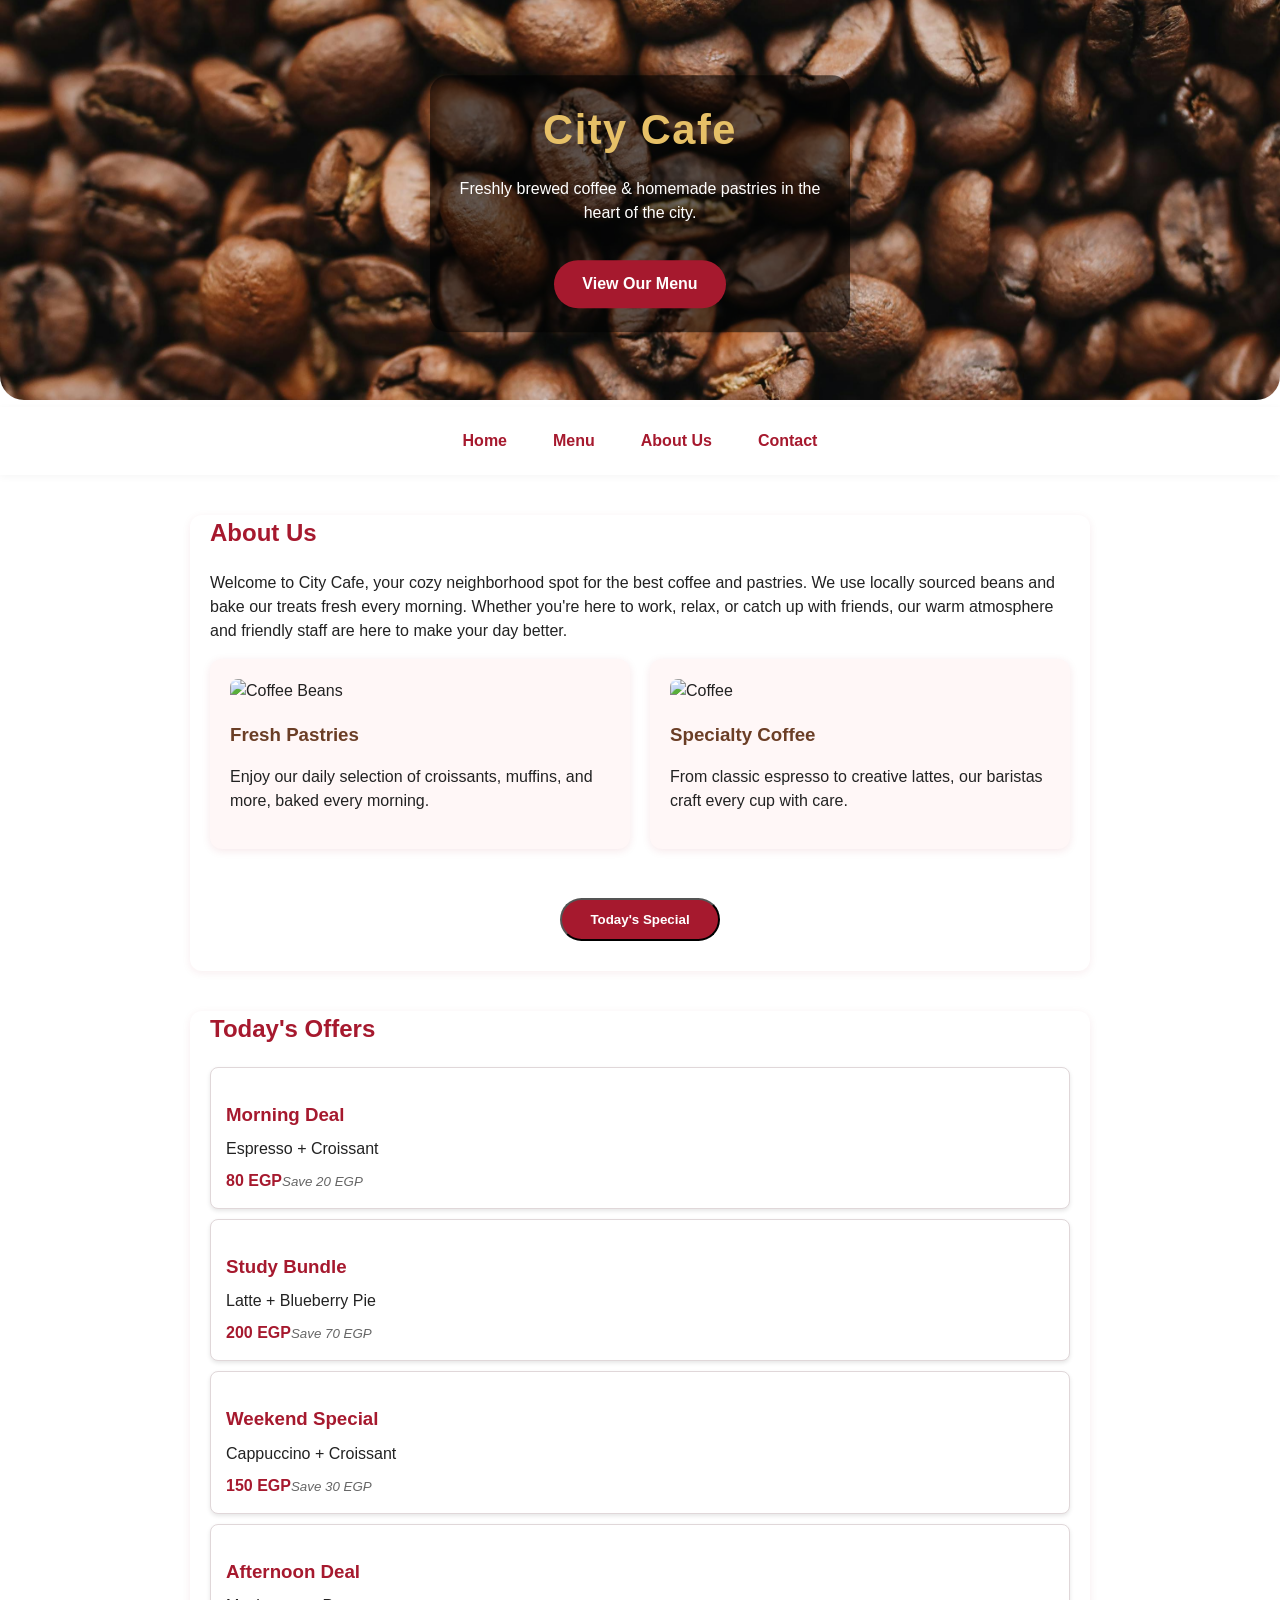
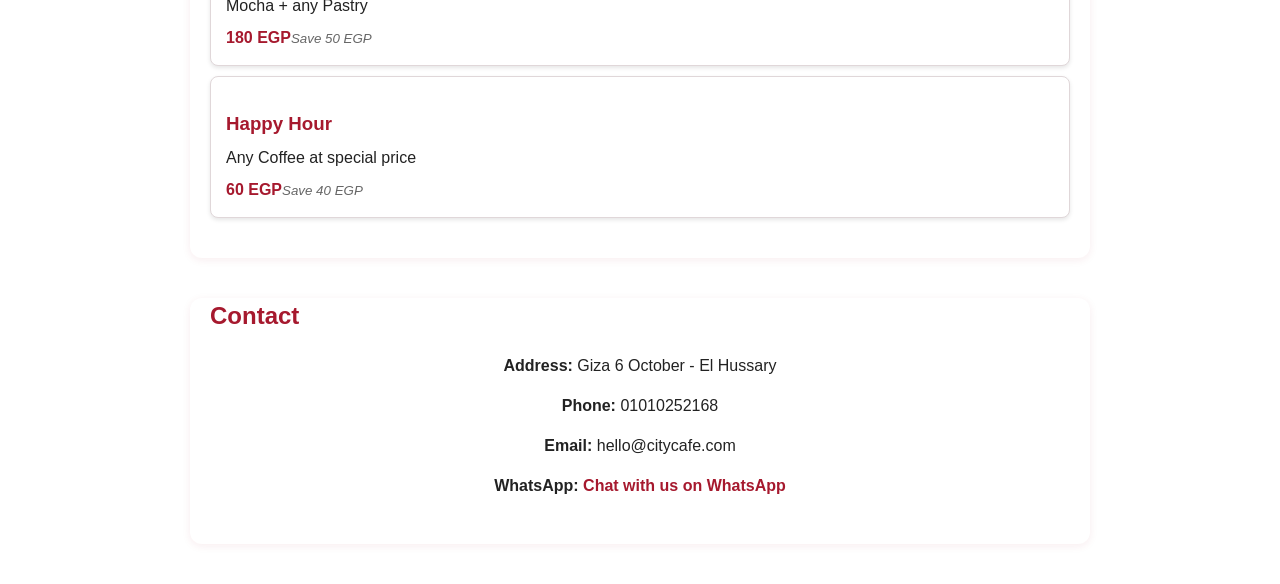
==== index.html @ 2d501fd2 "City Cafe Project" ====
<!DOCTYPE html>
<html lang="en">

<head>
    <meta charset="UTF-8">
    <meta name="viewport" content="width=device-width, initial-scale=1.0">
    <title>City Cafe</title>
    <link rel="stylesheet" href="style.css">
</head>

<body>
    <header>
        <img src="images/pexels-polina-tankilevitch-4109748.jpg" alt="Cafe Banner">
        <div class="banner">
            <h1>City Cafe</h1>
            <p>Freshly brewed coffee & homemade pastries in the heart of the city.</p>
            <a class="banner_button" href="products.html" target="_blank">View Our Menu</a>
        </div>
    </header>
    <nav>
        <a href="index.html">Home</a>
        <a href="products.html">Menu</a>
        <a href="about.html">About Us</a>
        <a href="contact.html">Contact</a>
    </nav>
    <section id="about">

        <h2>About Us</h2>
        <p>Welcome to City Cafe, your cozy neighborhood spot for the best coffee and pastries. We use locally sourced
            beans and bake our treats fresh every morning. Whether you're here to work, relax, or catch up with friends,
            our warm atmosphere and friendly staff are here to make your day better.</p>
        <div class="cards">
            <div>
                <img src="images/montatip-lilitsanong-hU2ieCpAoDI-unsplash.jpg" alt="Coffee Beans">
                <h3>Fresh Pastries</h3>
                <p>Enjoy our daily selection of croissants, muffins, and more, baked every morning.</p>
            </div>
            <div>
                <img src="images/pexels-chevanon-302899.jpg" alt="Coffee">
                <h3>Specialty Coffee</h3>
                <p>From classic espresso to creative lattes, our baristas craft every cup with care.</p>
            </div>
        </div>
        <div style="text-align: center; margin-top: 30px;">
            <button id="specialBtn" onclick="showSpecial()">Today's Special</button>
            <p id="specialText" style="display: none; margin-top: 16px;">🌟 Today's Special: Caramel Latte + Croissant
                for only 150 EGP!</p>
        </div>
    </section>

    <section id="offers">
        <h2>Today's Offers</h2>
        <div id="offersList"></div>
    </section>

    <section id="contact">
        <h2>Contact</h2>
        <div class="contact-info">
            <p><strong>Address:</strong> Giza 6 October - El Hussary</p>
            <p><strong>Phone:</strong> 01010252168</p>
            <p><strong>Email:</strong> hello@citycafe.com</p>
            <p><strong>WhatsApp:</strong> <a href="https://wa.me/201010252168" target="_blank">Chat with us on
                    WhatsApp</a></p>
        </div>
    </section>

    <script src="script.js"></script>
</body>

</html>
---- style.css ----
:root {
    --costa-red: #a6192e;
    --costa-brown: #6b3e26;
    --costa-gold: #e6c067;
    --costa-bg: #fff;
    --costa-text: #222;
}

* {
    box-sizing: border-box;
}

body {
    font-family: 'Segoe UI', Arial, sans-serif;
    margin: 0;
    padding: 0;
    background: var(--costa-bg);
    color: var(--costa-text);
    line-height: 1.5;
}

header {
    position: relative;
    overflow: hidden;
    min-height: 260px;
}

header img {
    width: 100%;
    max-height: 400px;
    object-fit: cover;
    border-radius: 0 0 24px 24px;
}

header h1 {
    color: var(--costa-gold);
    margin: 0;
    font-size: 2.6rem;
    letter-spacing: 1.5px;
}

a {
    color: var(--costa-red);
    text-decoration: none;
}

a:hover {
    text-decoration: underline;
}

nav {
    background: var(--costa-bg);
    box-shadow: 0 2px 8px rgba(0, 0, 0, 0.04);
    display: flex;
    justify-content: center;
    gap: 18px;
    padding: 16px 0;
    position: sticky;
    top: 0;
    z-index: 10;
}

nav a {
    font-weight: 600;
    padding: 6px 14px;
    border-radius: 18px;
    transition: background 0.2s;

}

nav a:hover {
    background: var(--costa-red);
    color: #fff;
    text-decoration: none;
}

section {
    max-width: 900px;
    margin: 40px auto;
    padding: 0 20px 30px;
    background: #fff;
    border-radius: 12px;
    box-shadow: 0 2px 8px rgba(166, 25, 46, 0.08);
}

h1 {
    text-align: center;
    margin-top: 30px;
    font-size: 2.2rem;
}

h2 {
    color: var(--costa-red);
    margin: 0 0 20px;
}

h3 {
    margin: 18px 0 8px;
    color: var(--costa-brown);
}

.banner {
    position: absolute;
    top: 50%;
    left: 50%;
    transform: translate(-50%, -50%);
    width: min(92%, 420px);
    padding: 24px;
    background: rgba(0, 0, 0, 0.55);
    border-radius: 18px;
    text-align: center;
    color: #fff;
}

.banner_button,
button {
    display: inline-block;
    margin-top: 1.2rem;
    padding: 12px 28px;
    background: var(--costa-red);
    color: #fff;
    border-radius: 999px;
    font-weight: 700;
    transition: background 0.2s ease;

}

button:hover {
    background: var(--costa-brown);
}

.cards {
    display: flex;
    flex-wrap: wrap;
    gap: 20px;
    justify-content: center;
}

.cards>div {
    flex: 1 1 220px;
    background: #fff7f7;
    border-radius: 12px;
    padding: 20px;
    box-shadow: 0 2px 8px rgba(166, 25, 46, 0.1);
}

.cards img {
    width: 100%;
    height: 220px;
    object-fit: cover;
    border-radius: 8px;
}

.menu {
    display: grid;
    grid-template-columns: repeat(auto-fit, minmax(220px, 1fr));
    gap: 20px;
}

.menu-item {
    background: #fff;
    border-radius: 12px;
    box-shadow: 0 2px 8px rgba(166, 25, 46, 0.08);
    padding: 20px;
    text-align: center;
    border: 1px solid #f3e6e8;
}

.menu-item img {
    width: 100%;
    height: 140px;
    object-fit: cover;
    border-radius: 10px;
    margin-bottom: 16px;
}

.menu-item:hover {
    box-shadow: 0 4px 16px rgba(166, 25, 46, 0.15);
    border-color: var(--costa-gold);
}

.menu-item span {
    font-weight: bold;
    color: var(--costa-red);
    font-size: 1.1em;
}

.menu-table {
    width: 100%;
    border-collapse: collapse;
    margin-top: 24px;
}

.menu-table th,
.menu-table td {
    padding: 12px;
    border: 1px solid #e0d7d9;
    text-align: left;
}

.menu-table th {
    background: #f8f0f2;
}

.contact-info {
    max-width: 420px;
    margin: 0 auto;
    text-align: center;
}

.contact-info a {
    color: var(--costa-red);
    font-weight: 600;
}

form {
    max-width: 420px;
    margin: 30px auto 50px;
    padding: 20px;
    background: #fff;
    border-radius: 12px;
    box-shadow: 0 2px 8px rgba(0, 0, 0, 0.08);
}

label {
    display: block;
    margin-bottom: 8px;
    color: var(--costa-brown);
    font-weight: 600;
}

input,
textarea {
    width: 100%;
    padding: 10px;
    margin-bottom: 16px;
    border: 1px solid #ccc;
    border-radius: 8px;
}

.error {
    display: none;
    color: var(--costa-red);
    font-size: 0.85rem;
    margin-top: -12px;
    margin-bottom: 12px;
}

@media (max-width: 720px) {
    header .overlay {
        position: static;
        transform: none;
        margin: -120px auto 0;
    }

    nav {
        gap: 10px;
        flex-wrap: wrap;
    }

    section {
        margin: 24px auto;
    }

    .cards {
        flex-direction: column;
    }
}

.offer-item {
    background: #fff;
    border: 1px solid #e0d7d9;
    border-radius: 8px;
    padding: 15px;
    margin: 10px 0;
    box-shadow: 0 2px 4px rgba(0, 0, 0, 0.1);
}

.offer-item h3 {
    color: var(--costa-red);
    margin-bottom: 8px;
}

.offer-item p {
    margin: 8px 0;
}

.offer-item span {
    font-weight: bold;
    color: var(--costa-red);
}

.offer-item small {
    color: #666;
    font-style: italic;
}
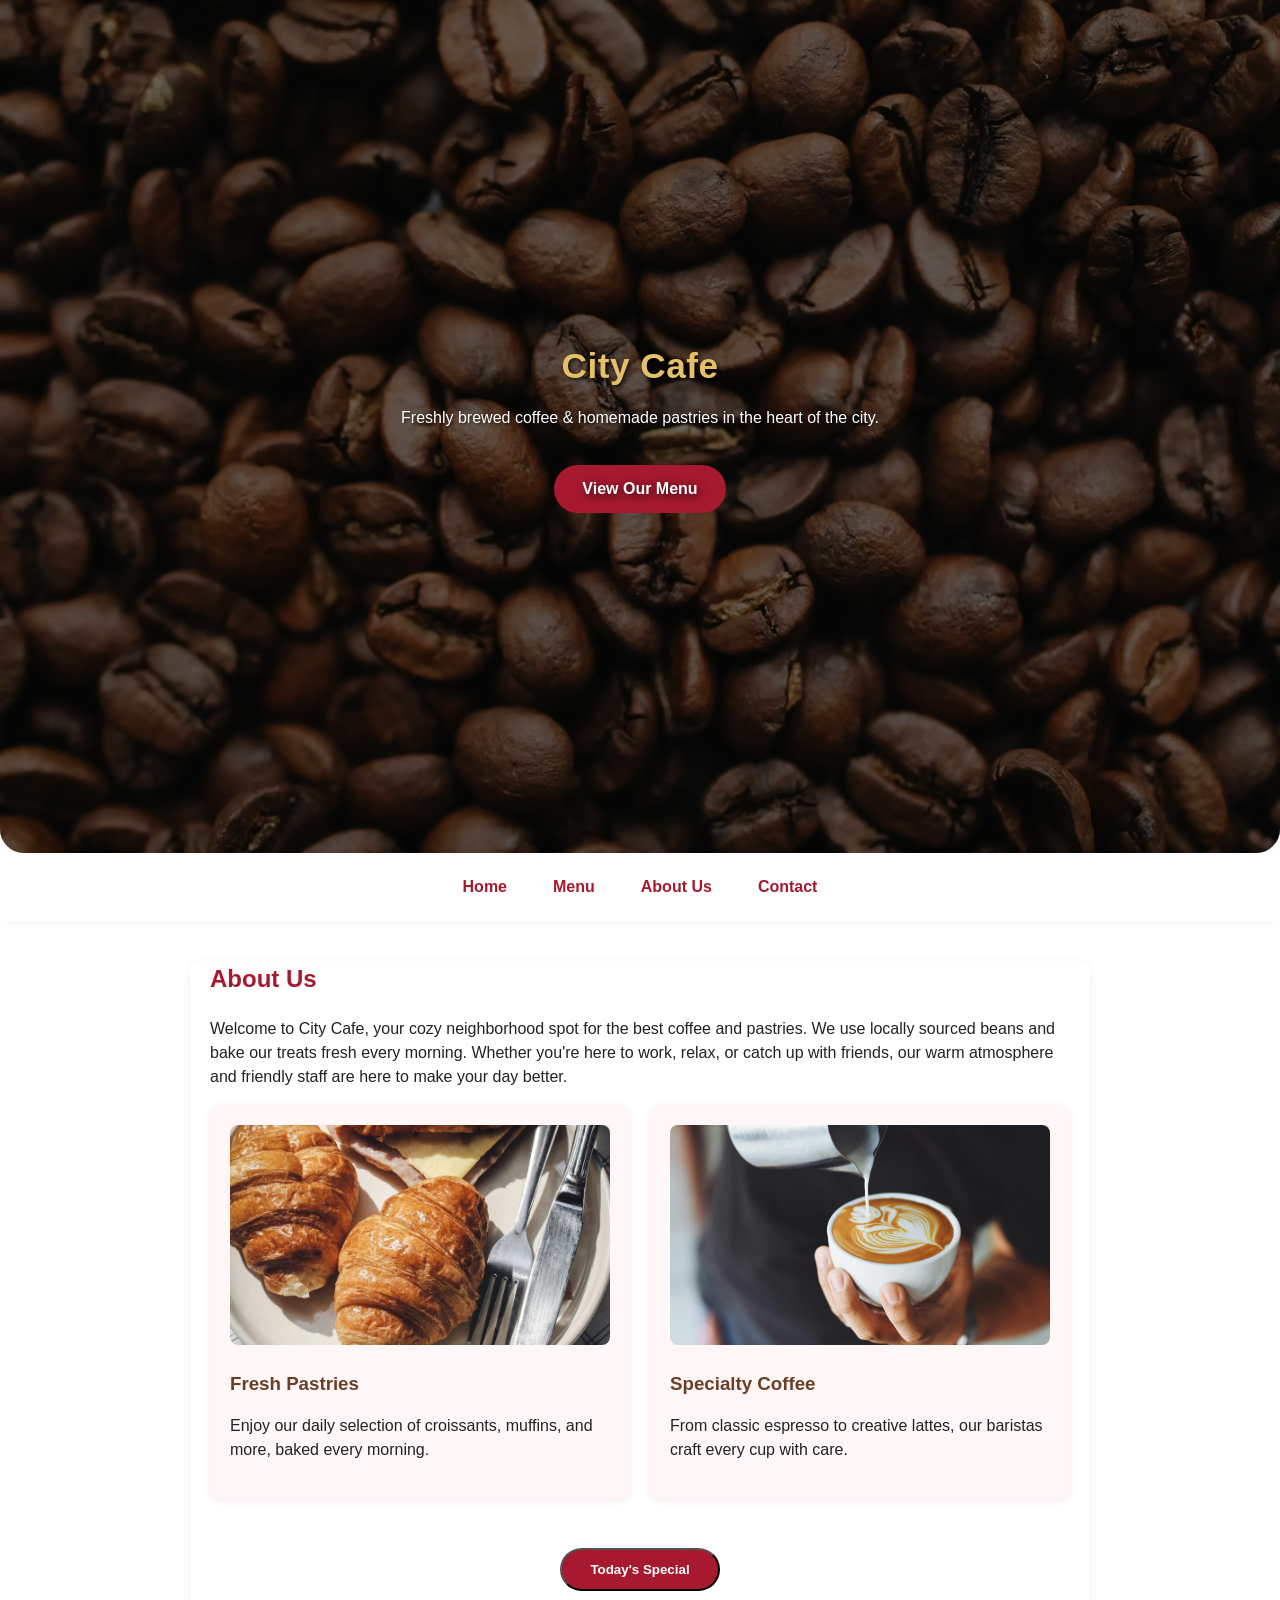
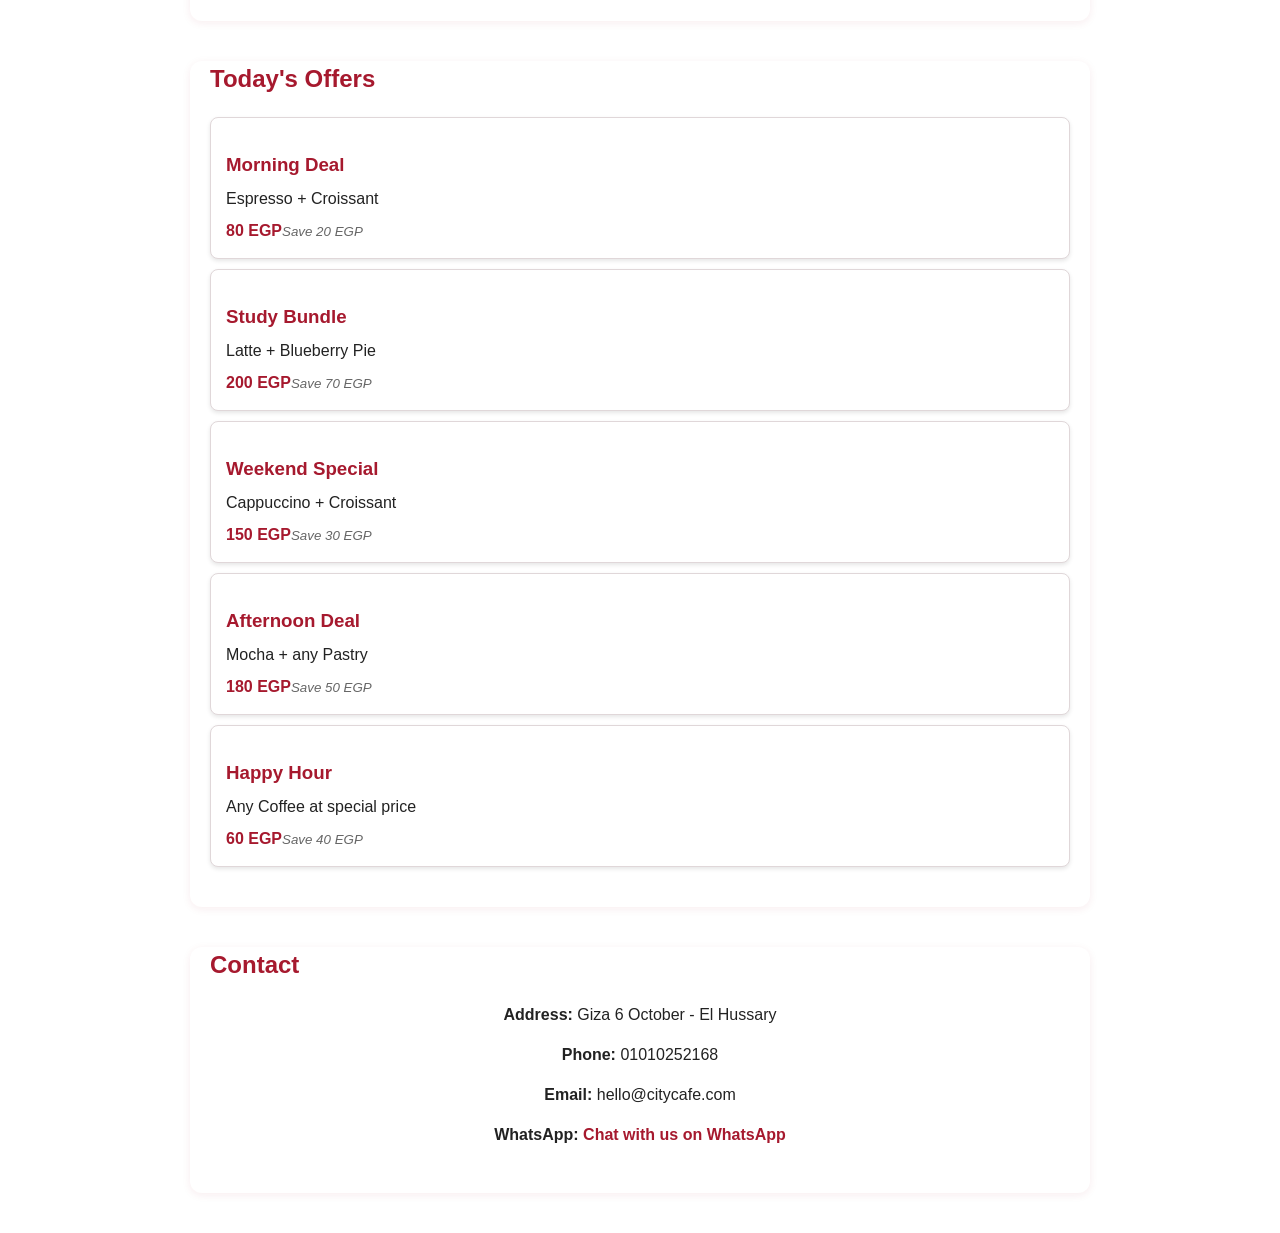
==== commit 8e6969f4: "Update index.html" ====
--- a/index.html
+++ b/index.html
@@ -10,7 +10,7 @@
 
 <body>
     <header>
-        <img src="images/pexels-polina-tankilevitch-4109748.jpg" alt="Cafe Banner">
+        <img src="images/pexels-polina-tankilevitch-4109748.webp" alt="Cafe Banner" loading="lazy">
         <div class="banner">
             <h1>City Cafe</h1>
             <p>Freshly brewed coffee & homemade pastries in the heart of the city.</p>
@@ -31,12 +31,12 @@
             our warm atmosphere and friendly staff are here to make your day better.</p>
         <div class="cards">
             <div>
-                <img src="images/montatip-lilitsanong-hU2ieCpAoDI-unsplash.jpg" alt="Coffee Beans">
+                <img src="images/montatip-lilitsanong-hU2ieCpAoDI-unsplash.webp" alt="Coffee Beans" loading="lazy">
                 <h3>Fresh Pastries</h3>
                 <p>Enjoy our daily selection of croissants, muffins, and more, baked every morning.</p>
             </div>
             <div>
-                <img src="images/pexels-chevanon-302899.jpg" alt="Coffee">
+                <img src="images/pexels-chevanon-302899.webp" alt="Coffee" loading="lazy">
                 <h3>Specialty Coffee</h3>
                 <p>From classic espresso to creative lattes, our baristas craft every cup with care.</p>
             </div>
@@ -67,4 +67,4 @@
     <script src="script.js"></script>
 </body>
 
-</html>+</html>
--- a/style.css
+++ b/style.css
@@ -22,16 +22,30 @@
 header {
     position: relative;
     overflow: hidden;
-    min-height: 260px;
 }
 
 header img {
+    display: block;
     width: 100%;
-    max-height: 400px;
+    height: auto;
     object-fit: cover;
     border-radius: 0 0 24px 24px;
 }
 
+.banner {
+    position: absolute;
+    inset: 0;
+    padding: 24px;
+    background: rgba(0, 0, 0, 0.55);
+    border-radius: 0 0 24px 24px;
+    text-align: center;
+    color: #fff;
+    text-shadow: 2px 2px 8px rgba(0, 0, 0, 0.8);
+    display: flex;
+    flex-direction: column;
+    justify-content: center;
+    align-items: center;
+}
 header h1 {
     color: var(--costa-gold);
     margin: 0;
@@ -99,17 +113,22 @@
     color: var(--costa-brown);
 }
 
-.banner {
-    position: absolute;
-    top: 50%;
-    left: 50%;
-    transform: translate(-50%, -50%);
-    width: min(92%, 420px);
-    padding: 24px;
-    background: rgba(0, 0, 0, 0.55);
-    border-radius: 18px;
-    text-align: center;
-    color: #fff;
+
+
+.banner h1 {
+    font-size: 2.2rem;
+    font-weight: 800;
+    text-shadow: 2px 2px 4px rgba(0, 0, 0, 0.8);
+    letter-spacing: 0.5px;
+    margin: 0 0 12px 0;
+}
+
+.banner p {
+    font-size: 1rem;
+    font-weight: 500;
+    line-height: 1.6;
+    text-shadow: 1px 1px 3px rgba(0, 0, 0, 0.7);
+    margin: 0 0 16px 0;
 }
 
 .banner_button,
@@ -256,14 +275,132 @@
     nav {
         gap: 10px;
         flex-wrap: wrap;
+        padding: 12px 8px;
     }
 
     section {
         margin: 24px auto;
+        padding: 0 12px 20px;
     }
 
     .cards {
         flex-direction: column;
+    }
+
+    h1 {
+        font-size: 1.8rem;
+    }
+
+    h2 {
+        font-size: 1.2rem;
+    }
+
+    .menu {
+        grid-template-columns: repeat(auto-fit, minmax(150px, 1fr));
+        gap: 12px;
+    }
+
+    .menu-item {
+        padding: 12px;
+        border-radius: 8px;
+    }
+
+    .menu-item img {
+        height: 120px;
+        margin-bottom: 8px;
+    }
+
+    .menu-item h3 {
+        font-size: 0.95rem;
+        margin: 10px 0 4px;
+    }
+
+    .menu-item p {
+        font-size: 0.85rem;
+        line-height: 1.3;
+    }
+
+    .menu-item span {
+        font-size: 0.95rem;
+    }
+
+    .menu-table {
+        font-size: 0.85rem;
+    }
+
+    .menu-table th,
+    .menu-table td {
+        padding: 8px;
+    }
+
+    input,
+    textarea,
+    button {
+        font-size: 16px;
+    }
+}
+
+@media (max-width: 480px) {
+    nav {
+        gap: 6px;
+        padding: 10px 4px;
+    }
+
+    nav a {
+        padding: 4px 10px;
+        font-size: 0.9rem;
+    }
+
+    h1 {
+        font-size: 1.5rem;
+        margin-top: 16px;
+    }
+
+    section {
+        margin: 16px auto;
+        padding: 0 8px 16px;
+    }
+
+    .menu {
+        grid-template-columns: repeat(auto-fit, minmax(140px, 1fr));
+        gap: 8px;
+    }
+
+    .menu-item {
+        padding: 10px;
+    }
+
+    .menu-item img {
+        height: 100px;
+        margin-bottom: 6px;
+    }
+
+    .menu-item h3 {
+        font-size: 0.85rem;
+    }
+
+    .menu-item p {
+        font-size: 0.75rem;
+    }
+
+    .menu-table {
+        font-size: 0.7rem;
+    }
+
+    .menu-table th,
+    .menu-table td {
+        padding: 6px 4px;
+    }
+
+    label {
+        font-size: 0.9rem;
+    }
+
+    input,
+    textarea,
+    button {
+        font-size: 16px;
+        padding: 8px;
     }
 }
 
@@ -293,4 +430,4 @@
 .offer-item small {
     color: #666;
     font-style: italic;
-}+}
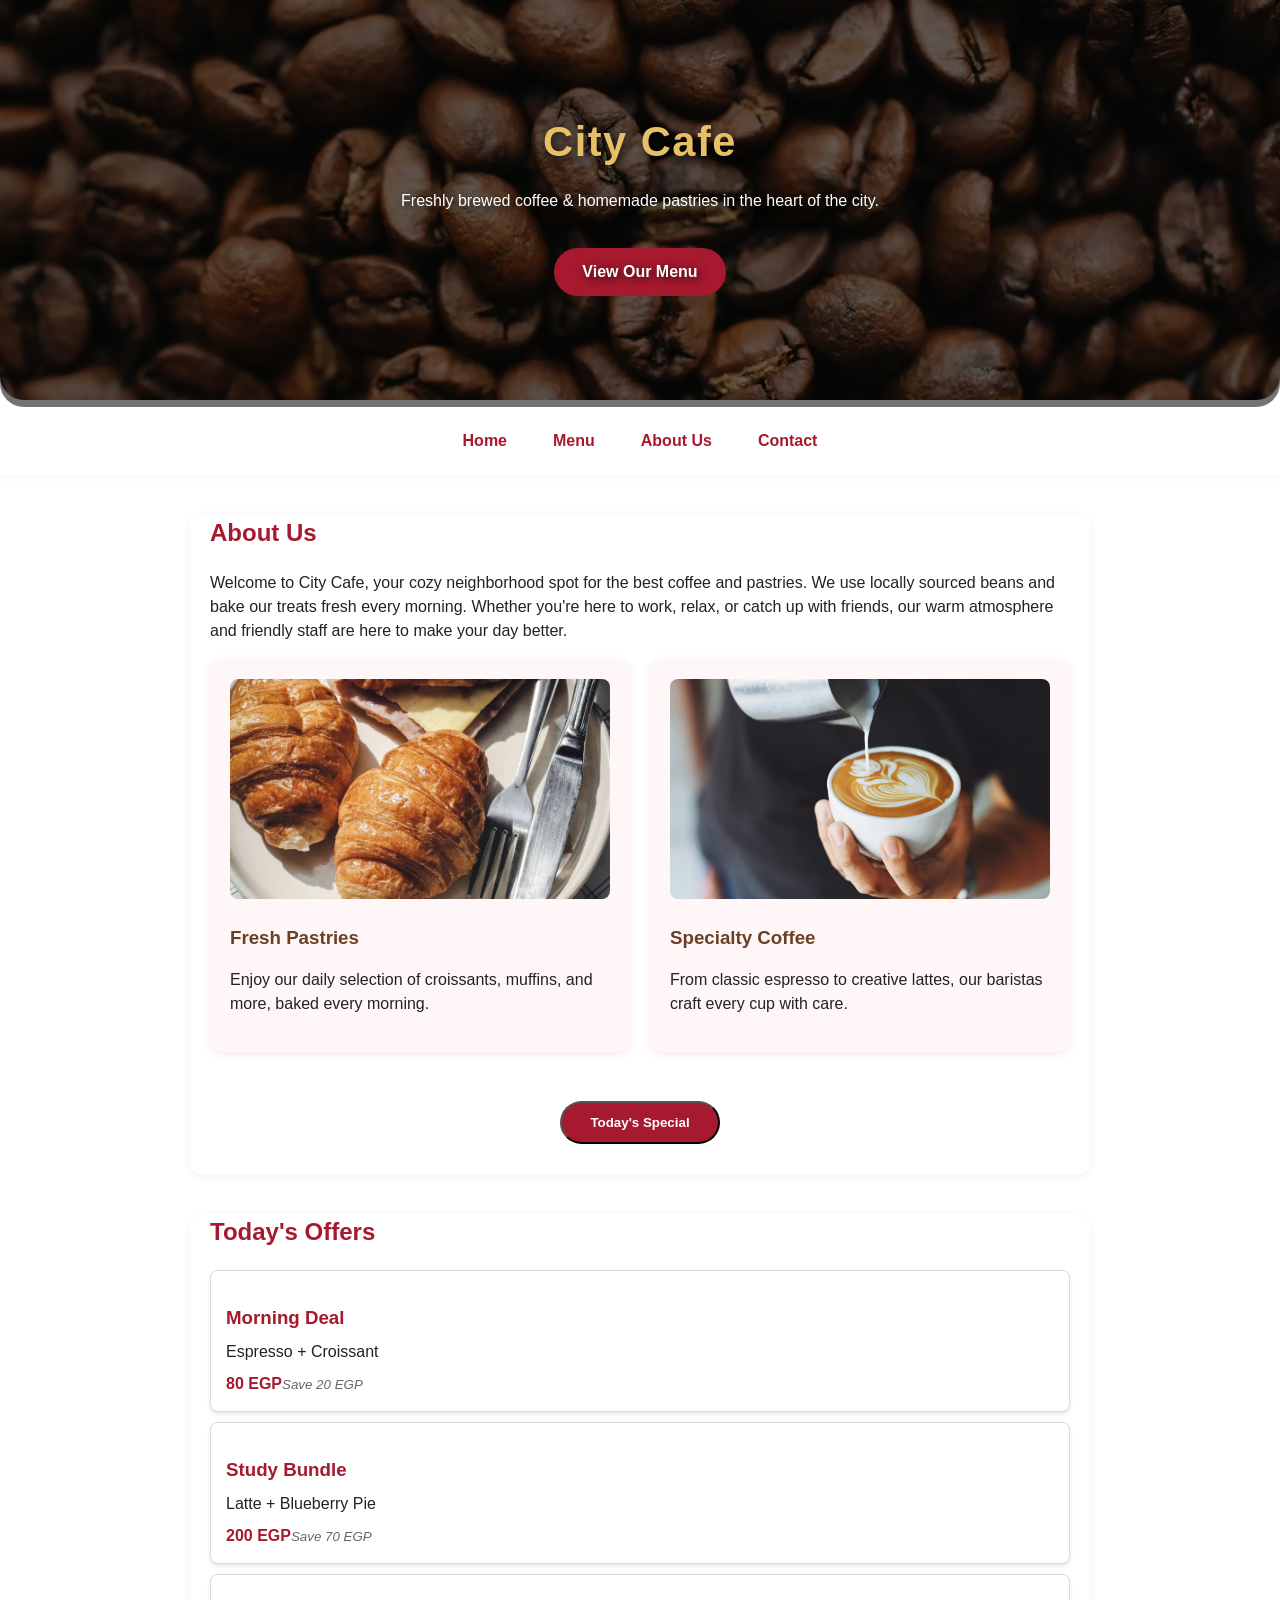
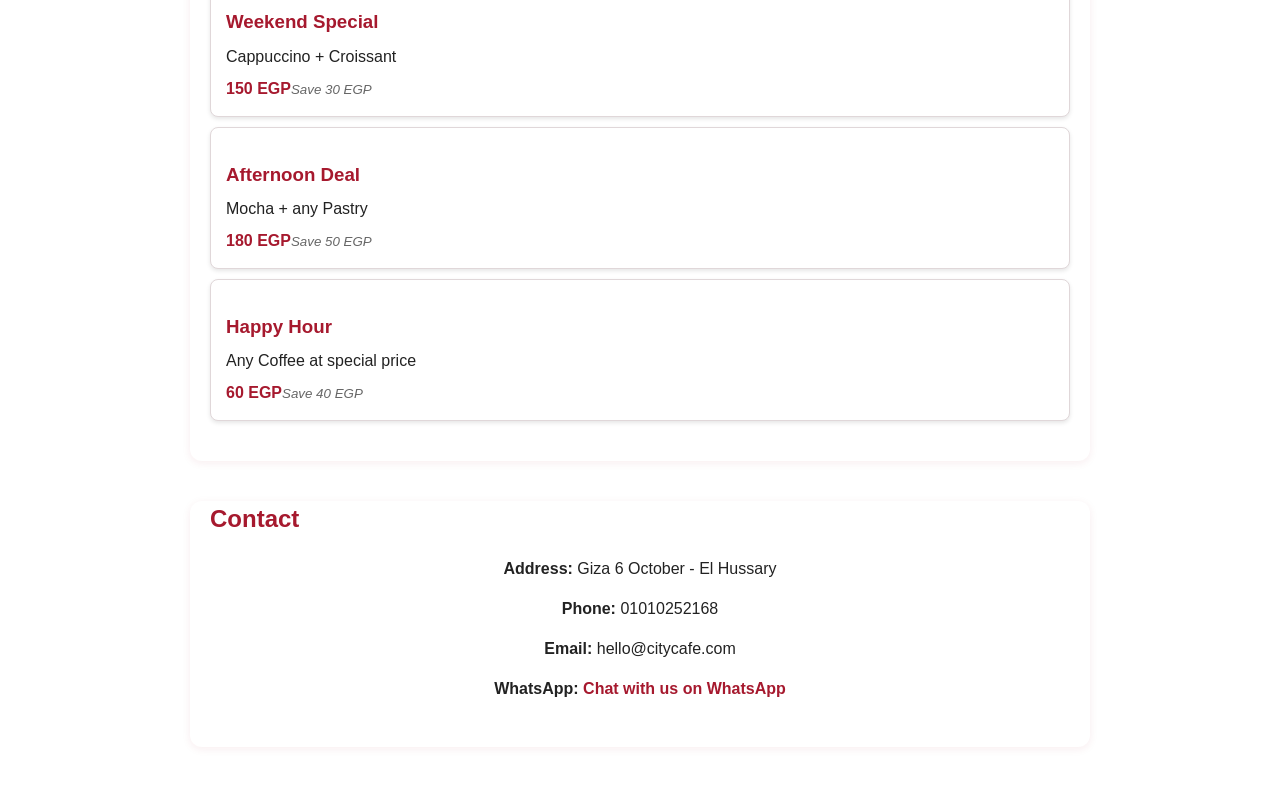
==== commit 574a1af9: "Enable lazy loading for images in index.html Added lazy loading to images for improved performance." ====
--- a/style.css
+++ b/style.css
@@ -22,19 +22,22 @@
 header {
     position: relative;
     overflow: hidden;
+    min-height: 260px;
 }
 
 header img {
-    display: block;
-    width: 100%;
-    height: auto;
+    width: 100%;
+    max-height: 400px;
     object-fit: cover;
     border-radius: 0 0 24px 24px;
 }
 
 .banner {
     position: absolute;
-    inset: 0;
+    top: 0;
+    left: 0;
+    width: 100%;
+    height: 100%;
     padding: 24px;
     background: rgba(0, 0, 0, 0.55);
     border-radius: 0 0 24px 24px;
@@ -46,6 +49,7 @@
     justify-content: center;
     align-items: center;
 }
+
 header h1 {
     color: var(--costa-gold);
     margin: 0;
@@ -113,24 +117,6 @@
     color: var(--costa-brown);
 }
 
-
-
-.banner h1 {
-    font-size: 2.2rem;
-    font-weight: 800;
-    text-shadow: 2px 2px 4px rgba(0, 0, 0, 0.8);
-    letter-spacing: 0.5px;
-    margin: 0 0 12px 0;
-}
-
-.banner p {
-    font-size: 1rem;
-    font-weight: 500;
-    line-height: 1.6;
-    text-shadow: 1px 1px 3px rgba(0, 0, 0, 0.7);
-    margin: 0 0 16px 0;
-}
-
 .banner_button,
 button {
     display: inline-block;
@@ -275,132 +261,14 @@
     nav {
         gap: 10px;
         flex-wrap: wrap;
-        padding: 12px 8px;
     }
 
     section {
         margin: 24px auto;
-        padding: 0 12px 20px;
     }
 
     .cards {
         flex-direction: column;
-    }
-
-    h1 {
-        font-size: 1.8rem;
-    }
-
-    h2 {
-        font-size: 1.2rem;
-    }
-
-    .menu {
-        grid-template-columns: repeat(auto-fit, minmax(150px, 1fr));
-        gap: 12px;
-    }
-
-    .menu-item {
-        padding: 12px;
-        border-radius: 8px;
-    }
-
-    .menu-item img {
-        height: 120px;
-        margin-bottom: 8px;
-    }
-
-    .menu-item h3 {
-        font-size: 0.95rem;
-        margin: 10px 0 4px;
-    }
-
-    .menu-item p {
-        font-size: 0.85rem;
-        line-height: 1.3;
-    }
-
-    .menu-item span {
-        font-size: 0.95rem;
-    }
-
-    .menu-table {
-        font-size: 0.85rem;
-    }
-
-    .menu-table th,
-    .menu-table td {
-        padding: 8px;
-    }
-
-    input,
-    textarea,
-    button {
-        font-size: 16px;
-    }
-}
-
-@media (max-width: 480px) {
-    nav {
-        gap: 6px;
-        padding: 10px 4px;
-    }
-
-    nav a {
-        padding: 4px 10px;
-        font-size: 0.9rem;
-    }
-
-    h1 {
-        font-size: 1.5rem;
-        margin-top: 16px;
-    }
-
-    section {
-        margin: 16px auto;
-        padding: 0 8px 16px;
-    }
-
-    .menu {
-        grid-template-columns: repeat(auto-fit, minmax(140px, 1fr));
-        gap: 8px;
-    }
-
-    .menu-item {
-        padding: 10px;
-    }
-
-    .menu-item img {
-        height: 100px;
-        margin-bottom: 6px;
-    }
-
-    .menu-item h3 {
-        font-size: 0.85rem;
-    }
-
-    .menu-item p {
-        font-size: 0.75rem;
-    }
-
-    .menu-table {
-        font-size: 0.7rem;
-    }
-
-    .menu-table th,
-    .menu-table td {
-        padding: 6px 4px;
-    }
-
-    label {
-        font-size: 0.9rem;
-    }
-
-    input,
-    textarea,
-    button {
-        font-size: 16px;
-        padding: 8px;
     }
 }
 
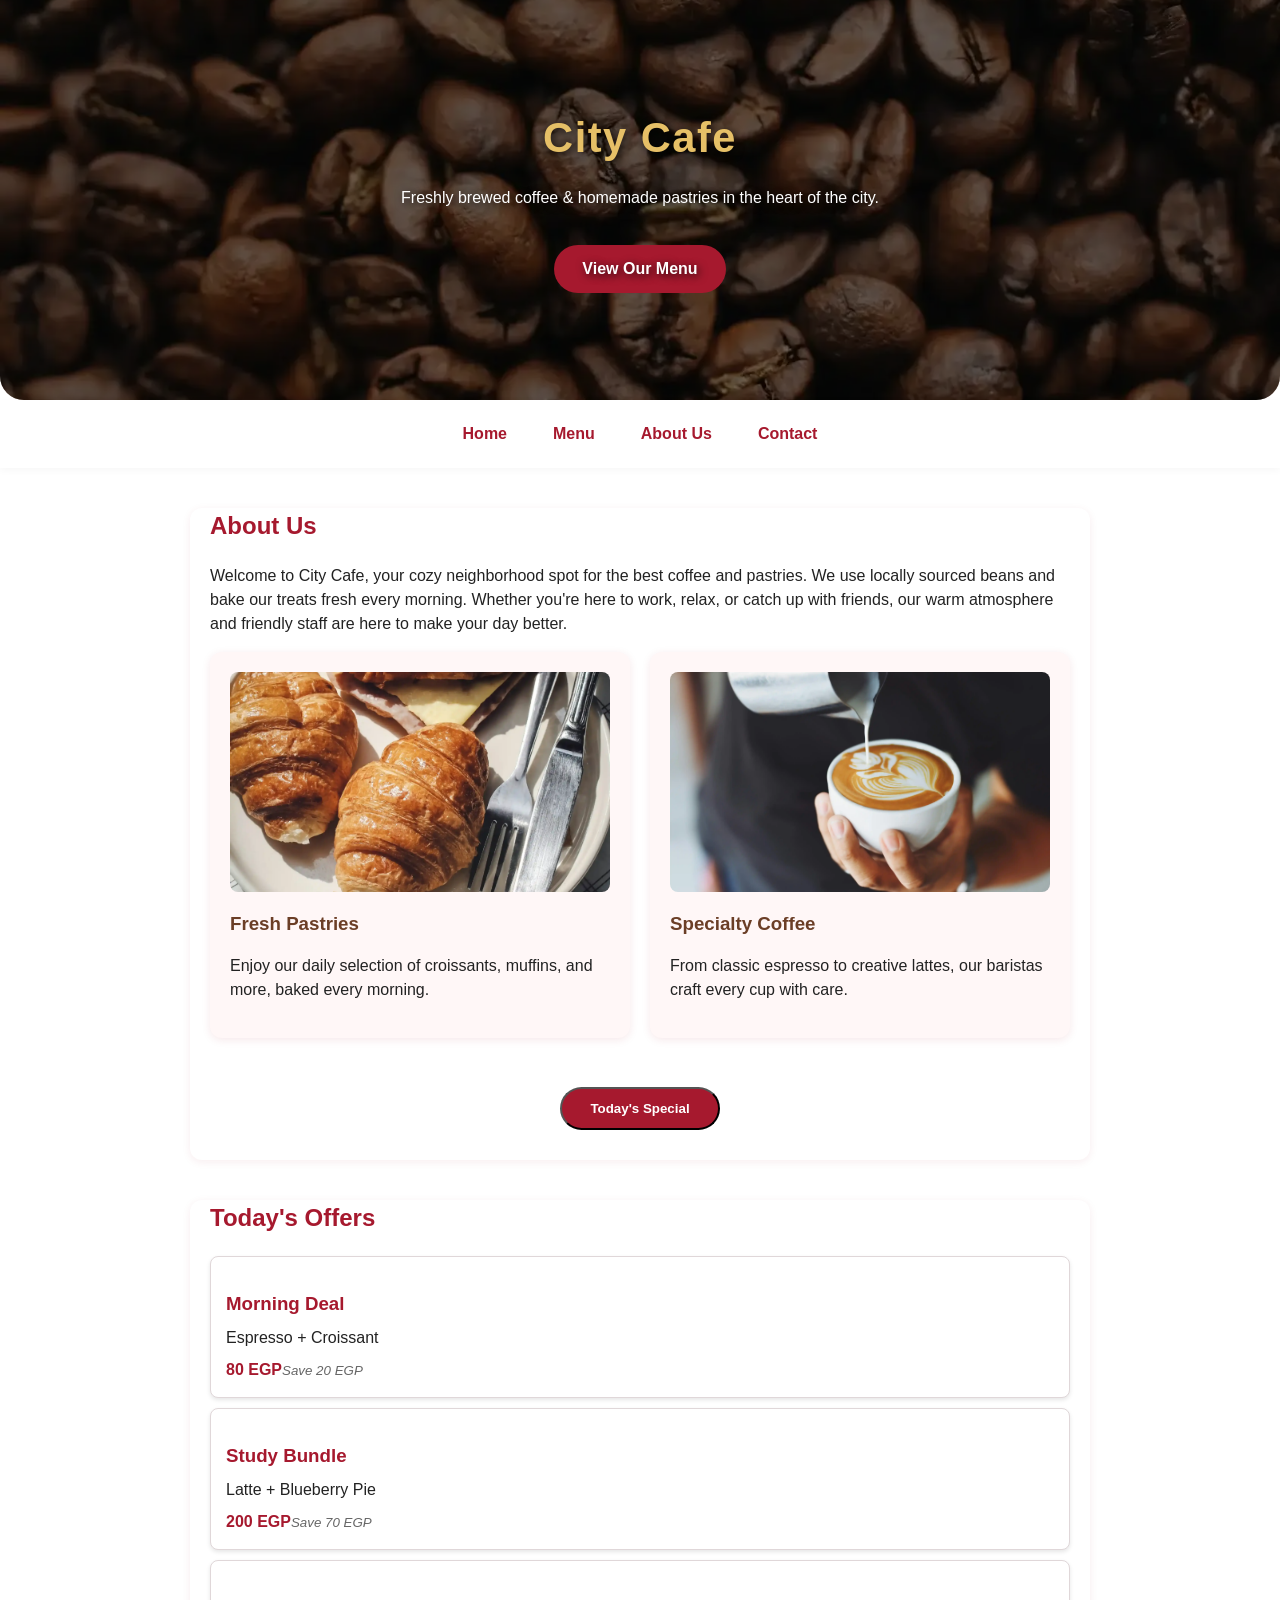
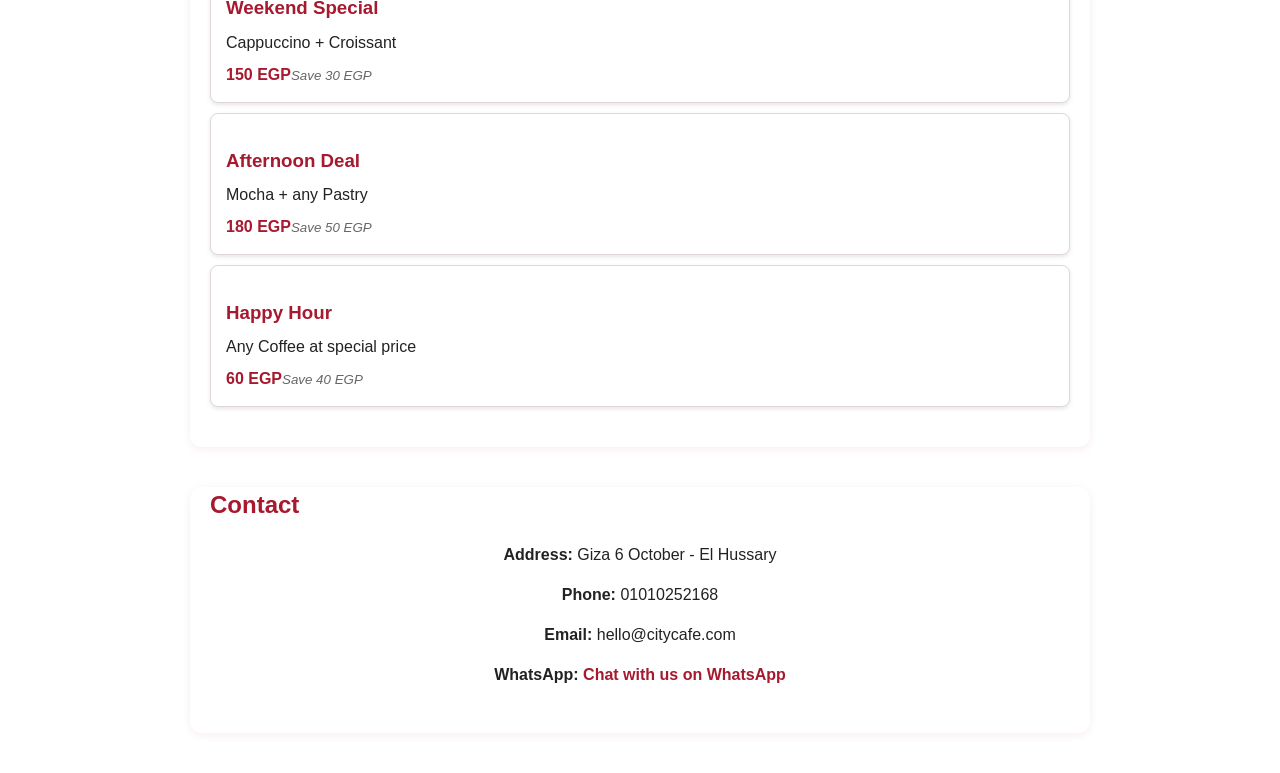
==== commit 8b27e45f: "Update index.html" ====
--- a/index.html
+++ b/index.html
@@ -10,7 +10,7 @@
 
 <body>
     <header>
-        <img src="images/pexels-polina-tankilevitch-4109748.webp" alt="Cafe Banner" loading="lazy">
+        <img src="images/pexels-polina-tankilevitch-4109748 (2) (2).webp" alt="Cafe Banner" loading="lazy">
         <div class="banner">
             <h1>City Cafe</h1>
             <p>Freshly brewed coffee & homemade pastries in the heart of the city.</p>
@@ -31,12 +31,12 @@
             our warm atmosphere and friendly staff are here to make your day better.</p>
         <div class="cards">
             <div>
-                <img src="images/montatip-lilitsanong-hU2ieCpAoDI-unsplash.webp" alt="Coffee Beans" loading="lazy">
+                <img src="images/montatip-lilitsanong-hU2ieCpAoDI-unsplash (2) (2).webp" alt="Coffee Beans" loading="lazy">
                 <h3>Fresh Pastries</h3>
                 <p>Enjoy our daily selection of croissants, muffins, and more, baked every morning.</p>
             </div>
             <div>
-                <img src="images/pexels-chevanon-302899.webp" alt="Coffee" loading="lazy">
+                <img src="images/pexels-chevanon-302899 (2) (2).webp" alt="Coffee" loading="lazy">
                 <h3>Specialty Coffee</h3>
                 <p>From classic espresso to creative lattes, our baristas craft every cup with care.</p>
             </div>
--- a/style.css
+++ b/style.css
@@ -19,6 +19,14 @@
     line-height: 1.5;
 }
 
+/* Image Performance Optimization */
+img {
+    display: block;
+    width: 100%;
+    height: auto;
+    max-width: 100%;
+}
+
 header {
     position: relative;
     overflow: hidden;
@@ -30,6 +38,9 @@
     max-height: 400px;
     object-fit: cover;
     border-radius: 0 0 24px 24px;
+    /* Performance: Enable GPU acceleration and optimize rendering */
+    will-change: contents;
+    contain: layout style paint;
 }
 
 .banner {
@@ -154,6 +165,9 @@
     height: 220px;
     object-fit: cover;
     border-radius: 8px;
+    /* Performance: Optimize image loading */
+    aspect-ratio: 1;
+    contain: layout style paint;
 }
 
 .menu {
@@ -177,6 +191,9 @@
     object-fit: cover;
     border-radius: 10px;
     margin-bottom: 16px;
+    /* Performance: Optimize image loading and rendering */
+    aspect-ratio: 1.57;
+    contain: layout style paint;
 }
 
 .menu-item:hover {
